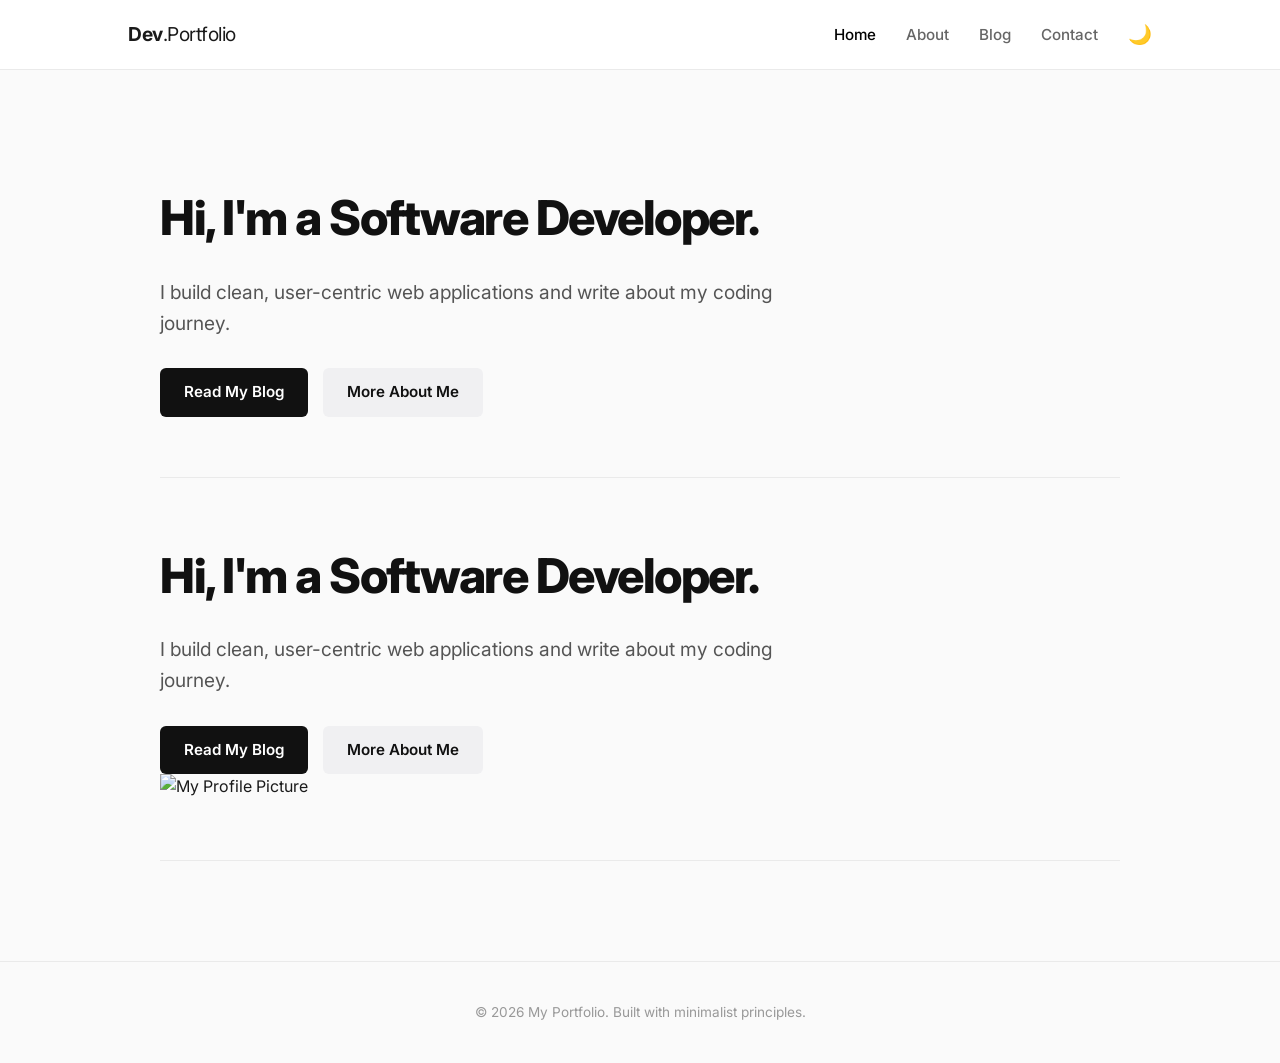
==== index.html @ 9338cfbf "Update index.html" ====
<!DOCTYPE html>
<html lang="en">
<head>
    <meta charset="UTF-8">
    <meta name="viewport" content="width=device-width, initial-scale=1.0">
    <title>My Portfolio | Minimalist Blog</title>
    
    <link rel="preconnect" href="https://fonts.googleapis.com">
    <link rel="preconnect" href="https://fonts.gstatic.com" crossorigin>
    <link href="https://fonts.googleapis.com/css2?family=Inter:wght@300;400;600;800&display=swap" rel="stylesheet">
    
    <link rel="stylesheet" href="css/styles.css">
</head>
<body>

    <header class="top-header">
        <div class="logo">
            <a href="index.html"><strong>Dev</strong>.Portfolio</a>
        </div>
        <nav class="top-navbar">
            <ul class="nav-links">
                <li><a href="index.html" class="active">Home</a></li>
                <li><a href="about.html">About</a></li>
                <li><a href="blog.html">Blog</a></li>
                <li><a href="contact.html">Contact</a></li>
            </ul>
        </nav>
    </header>

    <main>
        
        <section class="hero-section">
            <div class="hero-content">
                <h1>Hi, I'm a Software Developer.</h1>
                <p>I build clean, user-centric web applications and write about my coding journey.</p>
                <div class="hero-buttons">
                    <a href="blog.html" class="btn btn-primary">Read My Blog</a>
                    <a href="about.html" class="btn btn-secondary">More About Me</a>
                </div>
            </div>
        </section>

        <section class="hero-section">
            <div class="hero-container">
                
                <div class="hero-content">
                    <h1>Hi, I'm a Software Developer.</h1>
                    <p>I build clean, user-centric web applications and write about my coding journey.</p>
                    <div class="hero-buttons">
                        <a href="blog.html" class="btn btn-primary">Read My Blog</a>
                        <a href="about.html" class="btn btn-secondary">More About Me</a>
                    </div>
                </div>

                <div class="hero-image">
                    <img src="images/profile.jpg" alt="My Profile Picture">
                </div>
                
            </div>
        </section>
    </main>

    <footer class="site-footer">
        <p>&copy; 2026 My Portfolio. Built with minimalist principles.</p>
    </footer>

    <script src="js/script.js"></script>
</body>
</html>
---- css/styles.css ----
/* ==========================================
   1. RESET & BASE STYLES
   ========================================== */
* {
    margin: 0;
    padding: 0;
    box-sizing: border-box;
}

body {
    font-family: 'Inter', sans-serif;
    background-color: #fafafa; /* Latar belakang kelabu sangat lembut supaya kad putih lebih menonjol */
    color: #1a1a1a;
    line-height: 1.6;
    padding-top: 80px;
    transition: background-color 0.3s ease, color 0.3s ease;
}

a {
    color: inherit;
    text-decoration: none;
    transition: color 0.2s ease;
}

/* ==========================================
   2. TOP NAVIGATION BAR (Header)
   ========================================== */
.top-header {
    position: fixed;
    top: 0;
    left: 0;
    width: 100%;
    height: 70px;
    background-color: rgba(255, 255, 255, 0.90);
    backdrop-filter: blur(10px);
    border-bottom: 1px solid #eaeaea;
    display: flex;
    justify-content: space-between;
    align-items: center;
    padding: 0 10%;
    z-index: 1000;
    transition: background-color 0.3s ease, border-color 0.3s ease;
}

.logo {
    font-size: 1.2rem;
    letter-spacing: -0.5px;
}

.nav-links {
    display: flex;
    list-style: none;
    gap: 30px;
    align-items: center;
}

.nav-links a {
    font-size: 0.95rem;
    font-weight: 500;
    color: #666666;
}

.nav-links a:hover, .nav-links a.active {
    color: #000000;
}

/* ==========================================
   3. HERO SECTION
   ========================================== */
main {
    max-width: 1000px; /* Lebarkan sedikit untuk sistem grid */
    margin: 0 auto;
    padding: 40px 20px;
}

.hero-section {
    padding: 60px 0;
    border-bottom: 1px solid #eaeaea;
}

.hero-content h1 {
    font-size: 3rem;
    font-weight: 800;
    letter-spacing: -1.5px;
    margin-bottom: 20px;
    color: #111111;
}

.hero-content p {
    font-size: 1.2rem;
    color: #555555;
    margin-bottom: 30px;
    max-width: 650px;
}

.hero-buttons {
    display: flex;
    gap: 15px;
}

.btn {
    display: inline-block;
    padding: 12px 24px;
    font-size: 0.95rem;
    font-weight: 600;
    border-radius: 6px;
    transition: all 0.2s ease;
}

.btn-primary {
    background-color: #111111;
    color: #ffffff;
}

.btn-primary:hover {
    background-color: #333333;
}

.btn-secondary {
    background-color: #f0f0f2;
    color: #111111;
}

.btn-secondary:hover {
    background-color: #e5e5ea;
}

/* ==========================================
   4. NEW PREMIUM CARD & GRID LAYOUT
   ========================================== */
.latest-posts {
    padding: 50px 0;
}

.latest-posts h2 {
    font-size: 1.5rem;
    font-weight: 700;
    margin-bottom: 30px;
    letter-spacing: -0.5px;
}

/* Menukar dari susunan menegak ke susunan grid bersebelahan yang penuh */
.post-grid {
    display: grid;
    grid-template-columns: repeat(auto-fit, minmax(280px, 1fr));
    gap: 25px;
}

/* Rekaan bentuk Kotak / Kad Premium */
.post-card {
    background-color: #ffffff;
    border: 1px solid #eaeaea;
    border-radius: 12px; /* Membuat bucu kotak sedikit bulat yang moden */
    padding: 28px;
    display: flex;
    flex-direction: column;
    gap: 10px;
    box-shadow: 0 4px 12px rgba(0, 0, 0, 0.03); /* Bayang halus supaya tidak nampak kosong */
    transition: transform 0.3s ease, box-shadow 0.3s ease, background-color 0.3s ease, border-color 0.3s ease;
}

/* Efek apabila kotak disentuh (Hover effect) */
.post-card:hover {
    transform: translateY(-5px); /* Kotak akan ternaik sedikit ke atas */
    box-shadow: 0 12px 24px rgba(0, 0, 0, 0.08); /* Bayang menjadi lebih tebal */
    border-color: #b5b5b5;
}

.card-icon {
    font-size: 1.8rem;
    margin-bottom: 5px;
}

.card-subtitle {
    font-size: 0.9rem;
    font-weight: 600;
    color: #333333;
}

.post-date {
    font-size: 0.8rem;
    color: #999999;
    text-transform: uppercase;
    letter-spacing: 0.5px;
}

.post-card h3 a:hover {
    color: #666666;
}

.post-card p {
    color: #555555;
    font-size: 0.95rem;
}

/* ==========================================
   5. FOOTER
   ========================================== */
.site-footer {
    text-align: center;
    padding: 40px 0;
    font-size: 0.85rem;
    color: #999999;
    border-top: 1px solid #eaeaea;
    margin-top: 60px;
}

/* ==========================================
   6. DARK MODE TOGGLE BUTTON STYLES
   ========================================== */
#dark-mode-toggle {
    background: none;
    border: none;
    font-size: 1.2rem;
    cursor: pointer;
    padding: 0;
    margin-left: 0;
    transition: transform 0.2s ease;
    display: flex;
    align-items: center;
}

#dark-mode-toggle:hover {
    transform: scale(1.1);
}

/* ==========================================
   7. DARK MODE STYLES (Mod Gelap Versi Kad)
   ========================================== */
body.dark-theme {
    background-color: #0d0d0d; /* Hitam latar belakang */
    color: #e0e0e0;
}

body.dark-theme .top-header {
    background-color: rgba(13, 13, 13, 0.90);
    border-color: #222222;
}

body.dark-theme .nav-links a {
    color: #aaaaaa;
}

body.dark-theme .nav-links a:hover, 
body.dark-theme .nav-links a.active {
    color: #ffffff;
}

body.dark-theme .hero-content h1 {
    color: #ffffff;
}

body.dark-theme .hero-content p {
    color: #aaaaaa;
}

body.dark-theme .btn-secondary {
    background-color: #222222;
    color: #ffffff;
}

body.dark-theme .btn-secondary:hover {
    background-color: #333333;
}

body.dark-theme .hero-section,
body.dark-theme .site-footer {
    border-color: #222222;
}

/* Rupa bentuk kotak di dalam Mod Gelap */
body.dark-theme .post-card {
    background-color: #16161a; /* Kotak bertukar kelabu gelap */
    border-color: #222222;
    box-shadow: 0 4px 12px rgba(0, 0, 0, 0.3);
}

body.dark-theme .post-card:hover {
    border-color: #444444;
    box-shadow: 0 12px 24px rgba(0, 0, 0, 0.5);
}

body.dark-theme .card-subtitle {
    color: #ffffff;
}

body.dark-theme .post-card p {
    color: #aaaaaa;
}

/* ==========================================
   8. RESPONSIVE DESIGN (Mobile Friendly)
   ========================================== */
@media (max-width: 768px) {
    .top-header {
        padding: 0 5%;
    }
    
    .hero-content h1 {
        font-size: 2.2rem;
    }
    
    .hero-buttons {
        flex-direction: column;
    }
    
    .btn {
        text-align: center;
    }
    
    .post-grid {
        grid-template-columns: 1fr; /* 1 kolum penuh jika skrin telefon */
    }
}
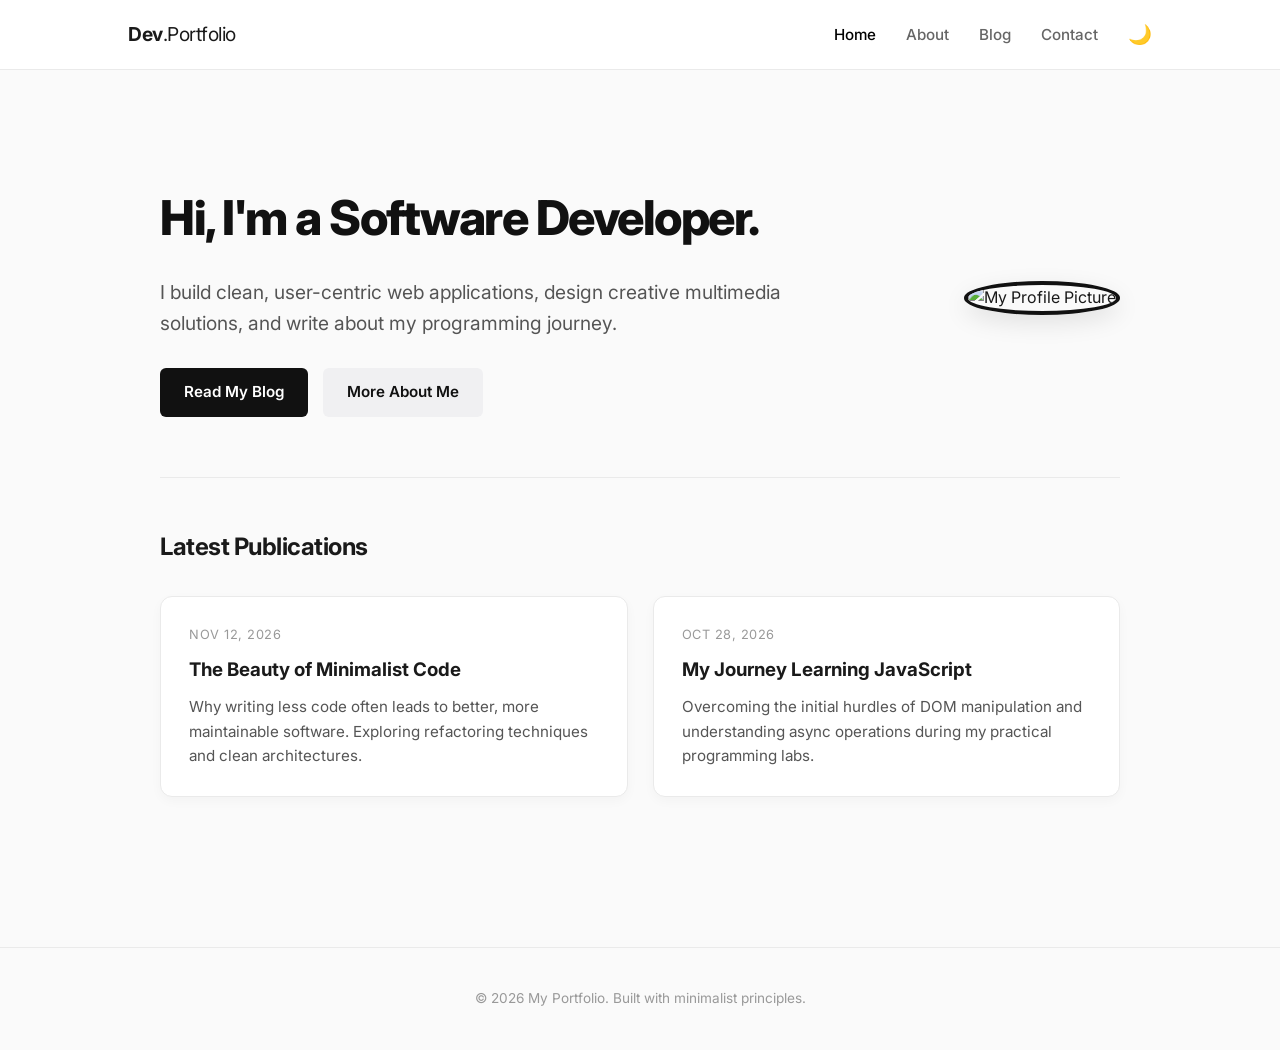
==== commit d548d45a: "Fresh clean rewrite of index and styles with responsive profile image integration" ====
--- a/index.html
+++ b/index.html
@@ -3,7 +3,7 @@
 <head>
     <meta charset="UTF-8">
     <meta name="viewport" content="width=device-width, initial-scale=1.0">
-    <title>My Portfolio | Minimalist Blog</title>
+    <title>Home | My Portfolio</title>
     
     <link rel="preconnect" href="https://fonts.googleapis.com">
     <link rel="preconnect" href="https://fonts.gstatic.com" crossorigin>
@@ -28,24 +28,12 @@
     </header>
 
     <main>
-        
-        <section class="hero-section">
-            <div class="hero-content">
-                <h1>Hi, I'm a Software Developer.</h1>
-                <p>I build clean, user-centric web applications and write about my coding journey.</p>
-                <div class="hero-buttons">
-                    <a href="blog.html" class="btn btn-primary">Read My Blog</a>
-                    <a href="about.html" class="btn btn-secondary">More About Me</a>
-                </div>
-            </div>
-        </section>
-
         <section class="hero-section">
             <div class="hero-container">
                 
                 <div class="hero-content">
                     <h1>Hi, I'm a Software Developer.</h1>
-                    <p>I build clean, user-centric web applications and write about my coding journey.</p>
+                    <p>I build clean, user-centric web applications, design creative multimedia solutions, and write about my programming journey.</p>
                     <div class="hero-buttons">
                         <a href="blog.html" class="btn btn-primary">Read My Blog</a>
                         <a href="about.html" class="btn btn-secondary">More About Me</a>
@@ -58,6 +46,25 @@
                 
             </div>
         </section>
+
+        <section class="latest-posts">
+            <h2>Latest Publications</h2>
+            <div class="post-grid">
+                
+                <article class="post-card">
+                    <span class="post-date">Nov 12, 2026</span>
+                    <h3><a href="blog.html">The Beauty of Minimalist Code</a></h3>
+                    <p>Why writing less code often leads to better, more maintainable software. Exploring refactoring techniques and clean architectures.</p>
+                </article>
+
+                <article class="post-card">
+                    <span class="post-date">Oct 28, 2026</span>
+                    <h3><a href="blog.html">My Journey Learning JavaScript</a></h3>
+                    <p>Overcoming the initial hurdles of DOM manipulation and understanding async operations during my practical programming labs.</p>
+                </article>
+
+            </div>
+        </section>
     </main>
 
     <footer class="site-footer">
--- a/css/styles.css
+++ b/css/styles.css
@@ -9,7 +9,7 @@
 
 body {
     font-family: 'Inter', sans-serif;
-    background-color: #fafafa; /* Latar belakang kelabu sangat lembut supaya kad putih lebih menonjol */
+    background-color: #fafafa;
     color: #1a1a1a;
     line-height: 1.6;
     padding-top: 80px;
@@ -65,10 +65,10 @@
 }
 
 /* ==========================================
-   3. HERO SECTION
+   3. HERO SECTION (Layout Balance Setup)
    ========================================== */
 main {
-    max-width: 1000px; /* Lebarkan sedikit untuk sistem grid */
+    max-width: 1000px;
     margin: 0 auto;
     padding: 40px 20px;
 }
@@ -76,6 +76,17 @@
 .hero-section {
     padding: 60px 0;
     border-bottom: 1px solid #eaeaea;
+}
+
+.hero-container {
+    display: flex;
+    align-items: center;
+    justify-content: space-between;
+    gap: 50px;
+}
+
+.hero-content {
+    flex: 1;
 }
 
 .hero-content h1 {
@@ -125,8 +136,19 @@
     background-color: #e5e5ea;
 }
 
-/* ==========================================
-   4. NEW PREMIUM CARD & GRID LAYOUT
+/* Modern Profile Image Styling */
+.hero-image img {
+    width: 220px;
+    height: 220px;
+    border-radius: 50%;
+    object-fit: cover;
+    border: 4px solid #111111;
+    box-shadow: 0 8px 24px rgba(0, 0, 0, 0.1);
+    transition: border-color 0.3s ease;
+}
+
+/* ==========================================
+   4. PREMIUM CARD & GRID LAYOUT
    ========================================== */
 .latest-posts {
     padding: 50px 0;
@@ -139,30 +161,27 @@
     letter-spacing: -0.5px;
 }
 
-/* Menukar dari susunan menegak ke susunan grid bersebelahan yang penuh */
 .post-grid {
     display: grid;
     grid-template-columns: repeat(auto-fit, minmax(280px, 1fr));
     gap: 25px;
 }
 
-/* Rekaan bentuk Kotak / Kad Premium */
 .post-card {
     background-color: #ffffff;
     border: 1px solid #eaeaea;
-    border-radius: 12px; /* Membuat bucu kotak sedikit bulat yang moden */
+    border-radius: 12px;
     padding: 28px;
     display: flex;
     flex-direction: column;
     gap: 10px;
-    box-shadow: 0 4px 12px rgba(0, 0, 0, 0.03); /* Bayang halus supaya tidak nampak kosong */
+    box-shadow: 0 4px 12px rgba(0, 0, 0, 0.03);
     transition: transform 0.3s ease, box-shadow 0.3s ease, background-color 0.3s ease, border-color 0.3s ease;
 }
 
-/* Efek apabila kotak disentuh (Hover effect) */
 .post-card:hover {
-    transform: translateY(-5px); /* Kotak akan ternaik sedikit ke atas */
-    box-shadow: 0 12px 24px rgba(0, 0, 0, 0.08); /* Bayang menjadi lebih tebal */
+    transform: translateY(-5px);
+    box-shadow: 0 12px 24px rgba(0, 0, 0, 0.08);
     border-color: #b5b5b5;
 }
 
@@ -225,10 +244,10 @@
 }
 
 /* ==========================================
-   7. DARK MODE STYLES (Mod Gelap Versi Kad)
+   7. DARK MODE THEME STYLES
    ========================================== */
 body.dark-theme {
-    background-color: #0d0d0d; /* Hitam latar belakang */
+    background-color: #0d0d0d;
     color: #e0e0e0;
 }
 
@@ -268,9 +287,12 @@
     border-color: #222222;
 }
 
-/* Rupa bentuk kotak di dalam Mod Gelap */
+body.dark-theme .hero-image img {
+    border-color: #ffffff;
+}
+
 body.dark-theme .post-card {
-    background-color: #16161a; /* Kotak bertukar kelabu gelap */
+    background-color: #16161a;
     border-color: #222222;
     box-shadow: 0 4px 12px rgba(0, 0, 0, 0.3);
 }
@@ -296,10 +318,20 @@
         padding: 0 5%;
     }
     
+    .hero-container {
+        flex-direction: column;
+        text-align: center;
+        gap: 30px;
+    }
+    
     .hero-content h1 {
         font-size: 2.2rem;
     }
     
+    .hero-content p {
+        margin: 0 auto 15px auto;
+    }
+    
     .hero-buttons {
         flex-direction: column;
     }
@@ -309,6 +341,6 @@
     }
     
     .post-grid {
-        grid-template-columns: 1fr; /* 1 kolum penuh jika skrin telefon */
+        grid-template-columns: 1fr;
     }
 }
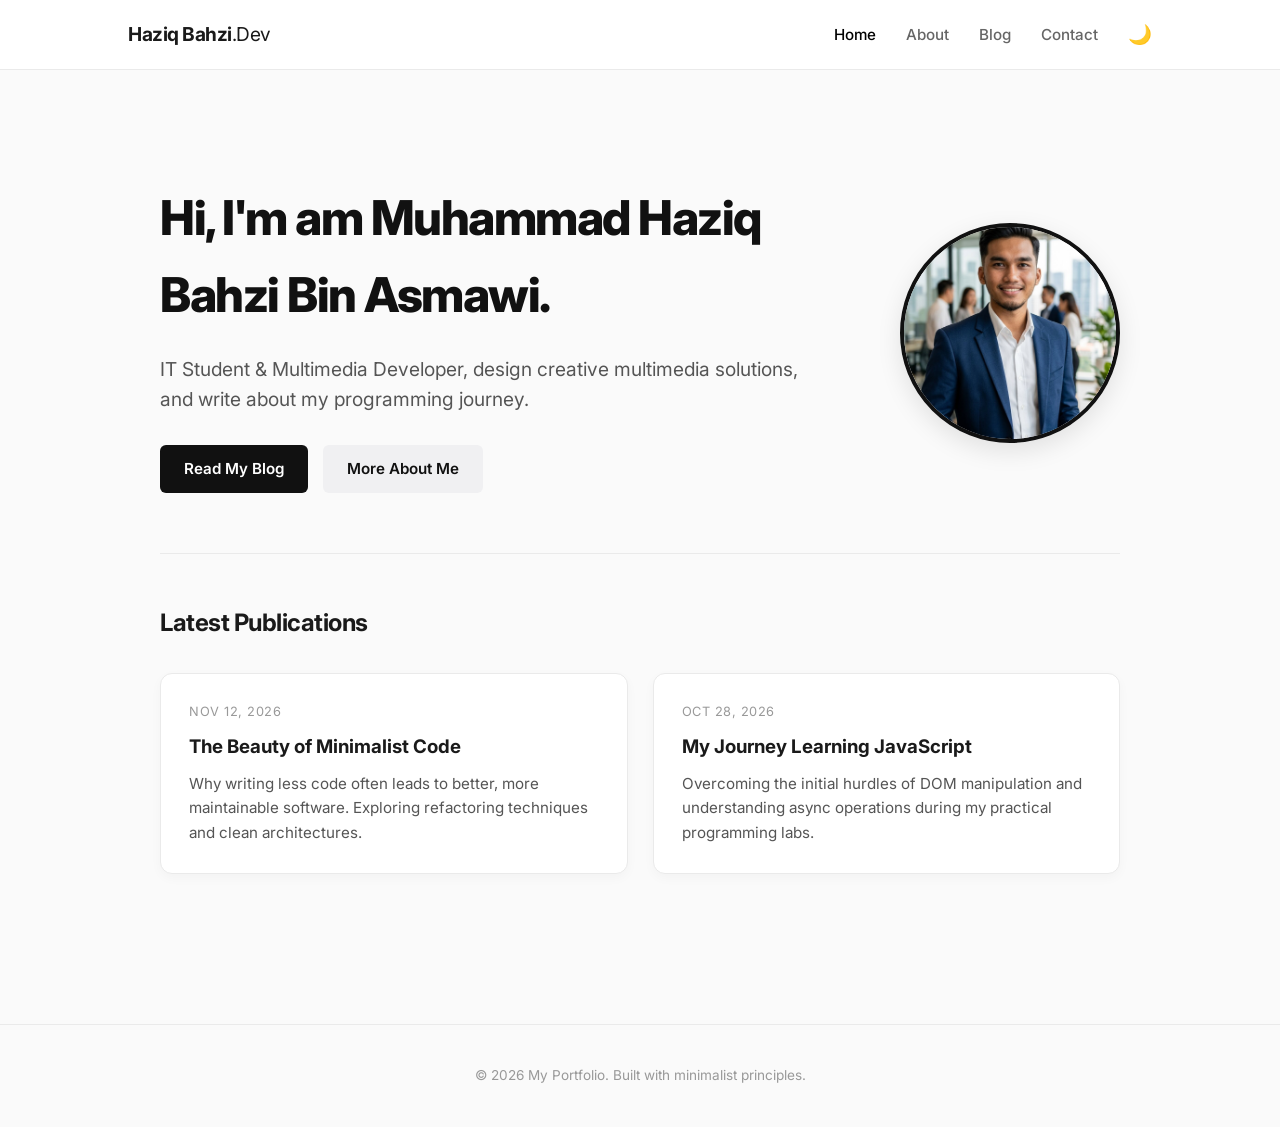
==== commit 96dc41f8: "Update index.html" ====
--- a/index.html
+++ b/index.html
@@ -15,7 +15,7 @@
 
     <header class="top-header">
         <div class="logo">
-            <a href="index.html"><strong>Dev</strong>.Portfolio</a>
+            <a href="index.html"><strong>Haziq Bahzi</strong>.Dev</a>
         </div>
         <nav class="top-navbar">
             <ul class="nav-links">
@@ -32,8 +32,8 @@
             <div class="hero-container">
                 
                 <div class="hero-content">
-                    <h1>Hi, I'm a Software Developer.</h1>
-                    <p>I build clean, user-centric web applications, design creative multimedia solutions, and write about my programming journey.</p>
+                    <h1>Hi, I'm am Muhammad Haziq Bahzi Bin Asmawi.</h1>
+                    <p>IT Student & Multimedia Developer, design creative multimedia solutions, and write about my programming journey.</p>
                     <div class="hero-buttons">
                         <a href="blog.html" class="btn btn-primary">Read My Blog</a>
                         <a href="about.html" class="btn btn-secondary">More About Me</a>
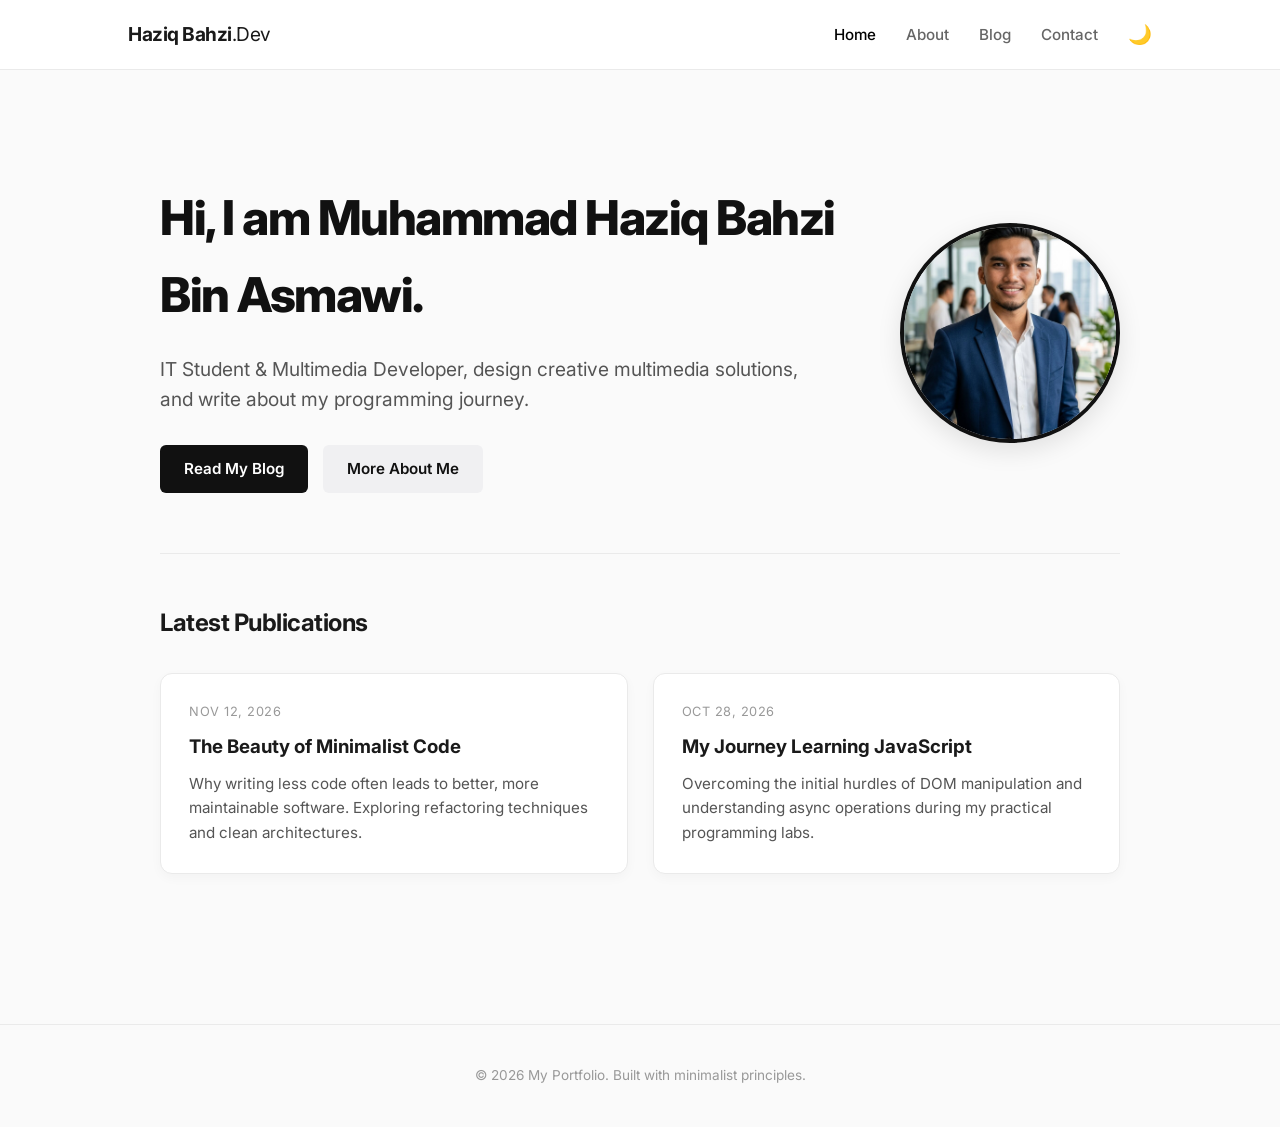
==== commit 5bd2c5fa: "Update index.html" ====
--- a/index.html
+++ b/index.html
@@ -32,7 +32,7 @@
             <div class="hero-container">
                 
                 <div class="hero-content">
-                    <h1>Hi, I'm am Muhammad Haziq Bahzi Bin Asmawi.</h1>
+                    <h1>Hi, I am Muhammad Haziq Bahzi Bin Asmawi.</h1>
                     <p>IT Student & Multimedia Developer, design creative multimedia solutions, and write about my programming journey.</p>
                     <div class="hero-buttons">
                         <a href="blog.html" class="btn btn-primary">Read My Blog</a>
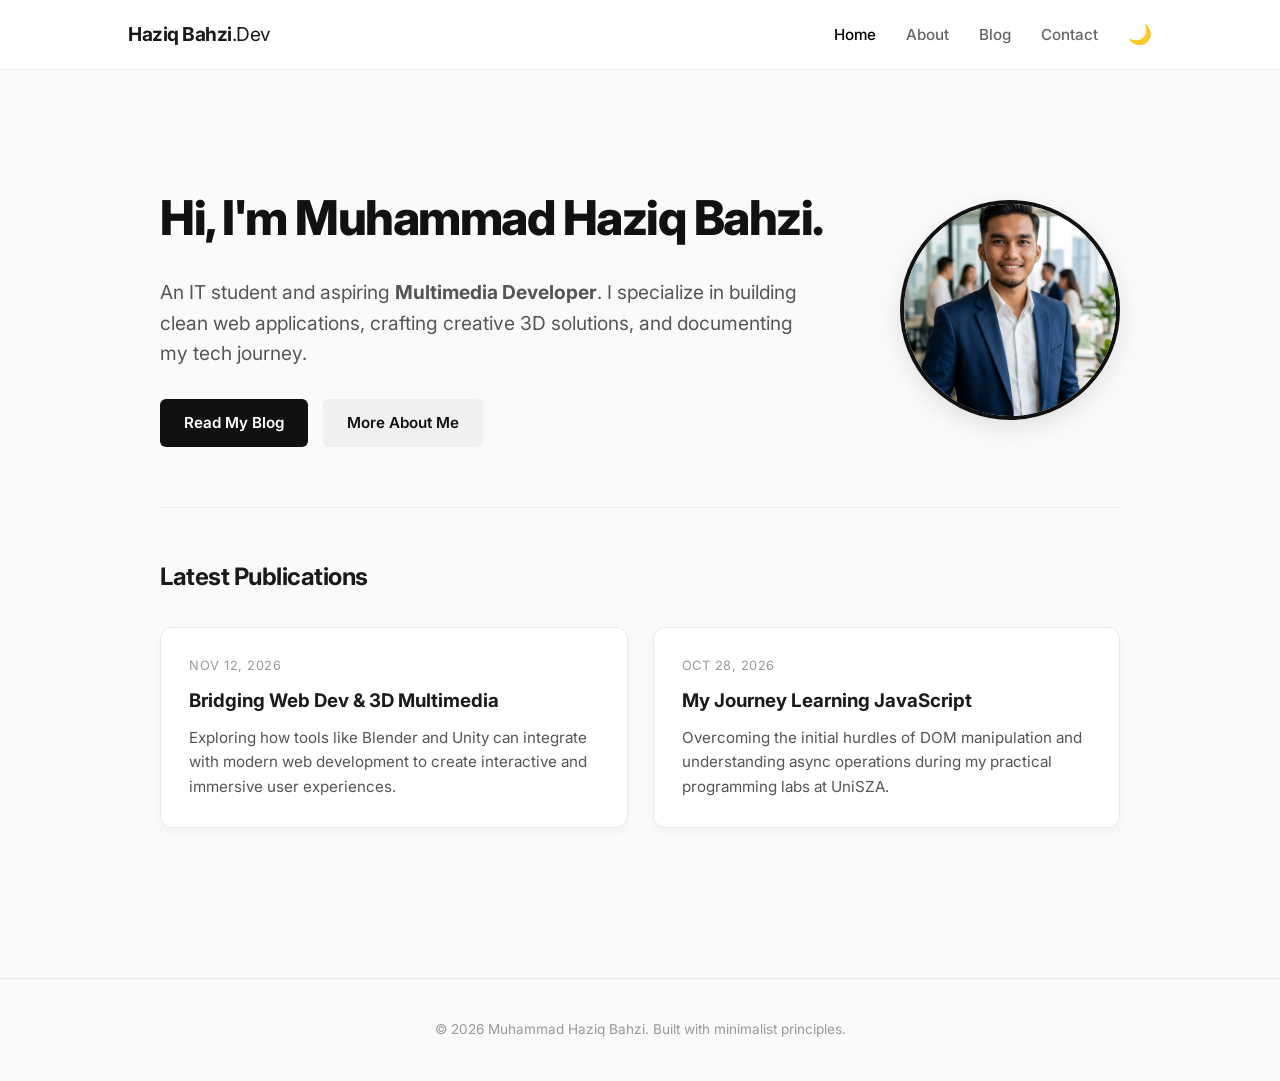
==== commit 1e4fe74a: "Update index.html" ====
--- a/index.html
+++ b/index.html
@@ -3,7 +3,7 @@
 <head>
     <meta charset="UTF-8">
     <meta name="viewport" content="width=device-width, initial-scale=1.0">
-    <title>Home | My Portfolio</title>
+    <title>Home | Haziq Bahzi Portfolio</title>
     
     <link rel="preconnect" href="https://fonts.googleapis.com">
     <link rel="preconnect" href="https://fonts.gstatic.com" crossorigin>
@@ -32,8 +32,8 @@
             <div class="hero-container">
                 
                 <div class="hero-content">
-                    <h1>Hi, I am Muhammad Haziq Bahzi Bin Asmawi.</h1>
-                    <p>IT Student & Multimedia Developer, design creative multimedia solutions, and write about my programming journey.</p>
+                    <h1>Hi, I'm Muhammad Haziq Bahzi.</h1>
+                    <p>An IT student and aspiring <strong>Multimedia Developer</strong>. I specialize in building clean web applications, crafting creative 3D solutions, and documenting my tech journey.</p>
                     <div class="hero-buttons">
                         <a href="blog.html" class="btn btn-primary">Read My Blog</a>
                         <a href="about.html" class="btn btn-secondary">More About Me</a>
@@ -41,7 +41,7 @@
                 </div>
 
                 <div class="hero-image">
-                    <img src="images/profile.jpg" alt="My Profile Picture">
+                    <img src="images/profile.jpg" alt="Muhammad Haziq Bahzi Profile Picture">
                 </div>
                 
             </div>
@@ -53,14 +53,14 @@
                 
                 <article class="post-card">
                     <span class="post-date">Nov 12, 2026</span>
-                    <h3><a href="blog.html">The Beauty of Minimalist Code</a></h3>
-                    <p>Why writing less code often leads to better, more maintainable software. Exploring refactoring techniques and clean architectures.</p>
+                    <h3><a href="blog.html">Bridging Web Dev & 3D Multimedia</a></h3>
+                    <p>Exploring how tools like Blender and Unity can integrate with modern web development to create interactive and immersive user experiences.</p>
                 </article>
 
                 <article class="post-card">
                     <span class="post-date">Oct 28, 2026</span>
                     <h3><a href="blog.html">My Journey Learning JavaScript</a></h3>
-                    <p>Overcoming the initial hurdles of DOM manipulation and understanding async operations during my practical programming labs.</p>
+                    <p>Overcoming the initial hurdles of DOM manipulation and understanding async operations during my practical programming labs at UniSZA.</p>
                 </article>
 
             </div>
@@ -68,7 +68,7 @@
     </main>
 
     <footer class="site-footer">
-        <p>&copy; 2026 My Portfolio. Built with minimalist principles.</p>
+        <p>&copy; 2026 Muhammad Haziq Bahzi. Built with minimalist principles.</p>
     </footer>
 
     <script src="js/script.js"></script>
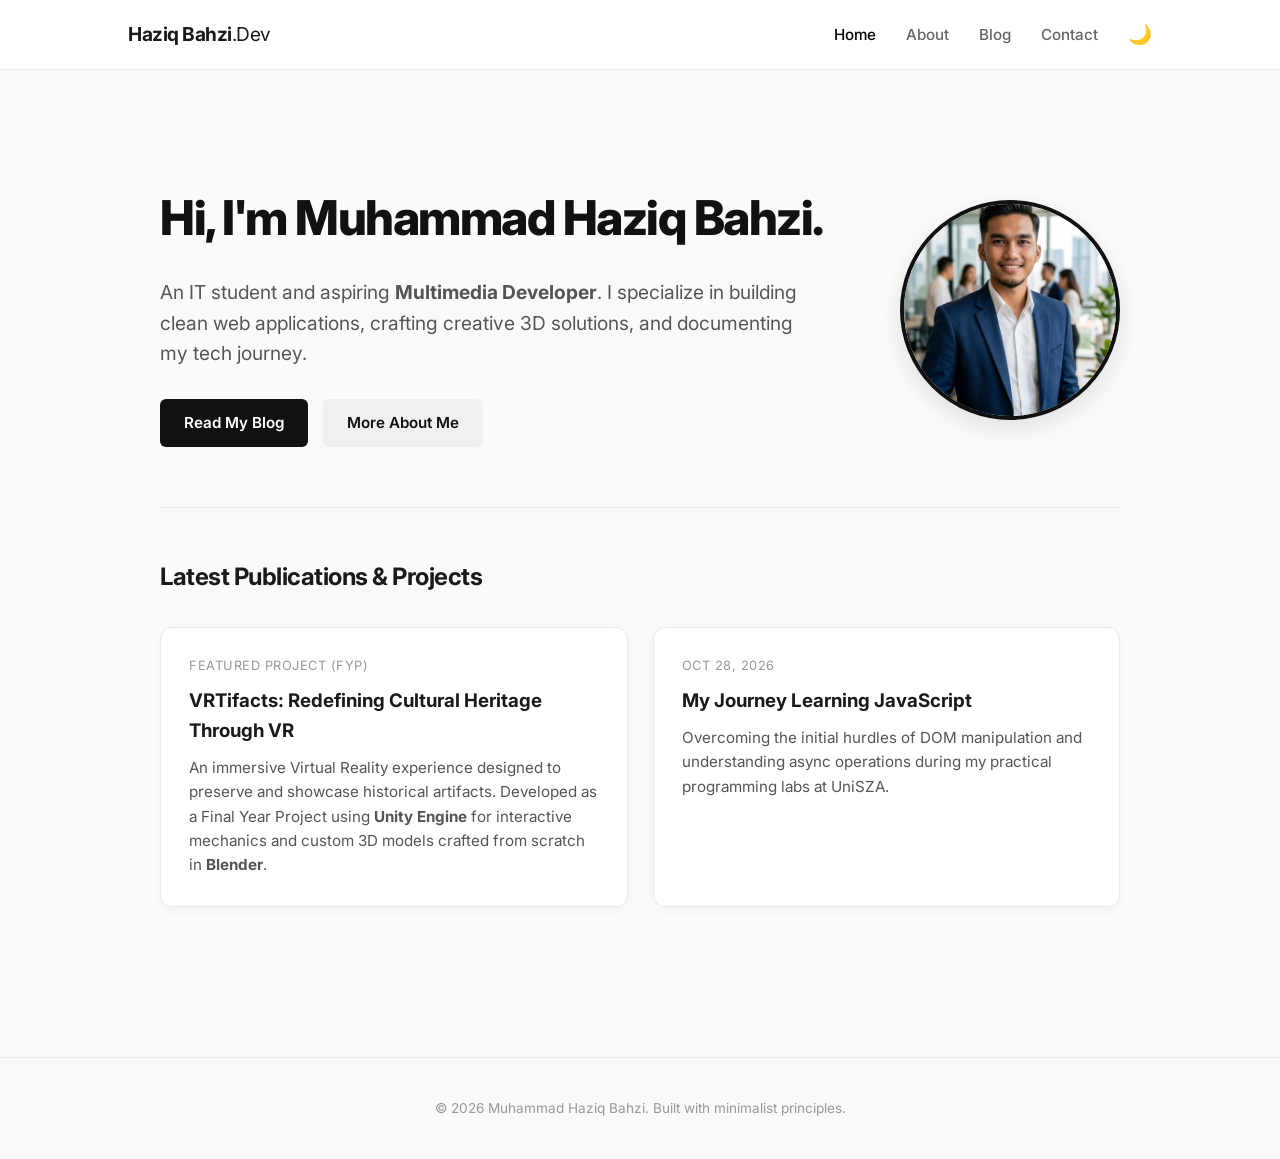
==== commit 8f81ee28: "Update index.html" ====
--- a/index.html
+++ b/index.html
@@ -48,13 +48,13 @@
         </section>
 
         <section class="latest-posts">
-            <h2>Latest Publications</h2>
+            <h2>Latest Publications & Projects</h2>
             <div class="post-grid">
                 
                 <article class="post-card">
-                    <span class="post-date">Nov 12, 2026</span>
-                    <h3><a href="blog.html">Bridging Web Dev & 3D Multimedia</a></h3>
-                    <p>Exploring how tools like Blender and Unity can integrate with modern web development to create interactive and immersive user experiences.</p>
+                    <span class="post-date">Featured Project (FYP)</span>
+                    <h3><a href="blog.html">VRTifacts: Redefining Cultural Heritage Through VR</a></h3>
+                    <p>An immersive Virtual Reality experience designed to preserve and showcase historical artifacts. Developed as a Final Year Project using <strong>Unity Engine</strong> for interactive mechanics and custom 3D models crafted from scratch in <strong>Blender</strong>.</p>
                 </article>
 
                 <article class="post-card">
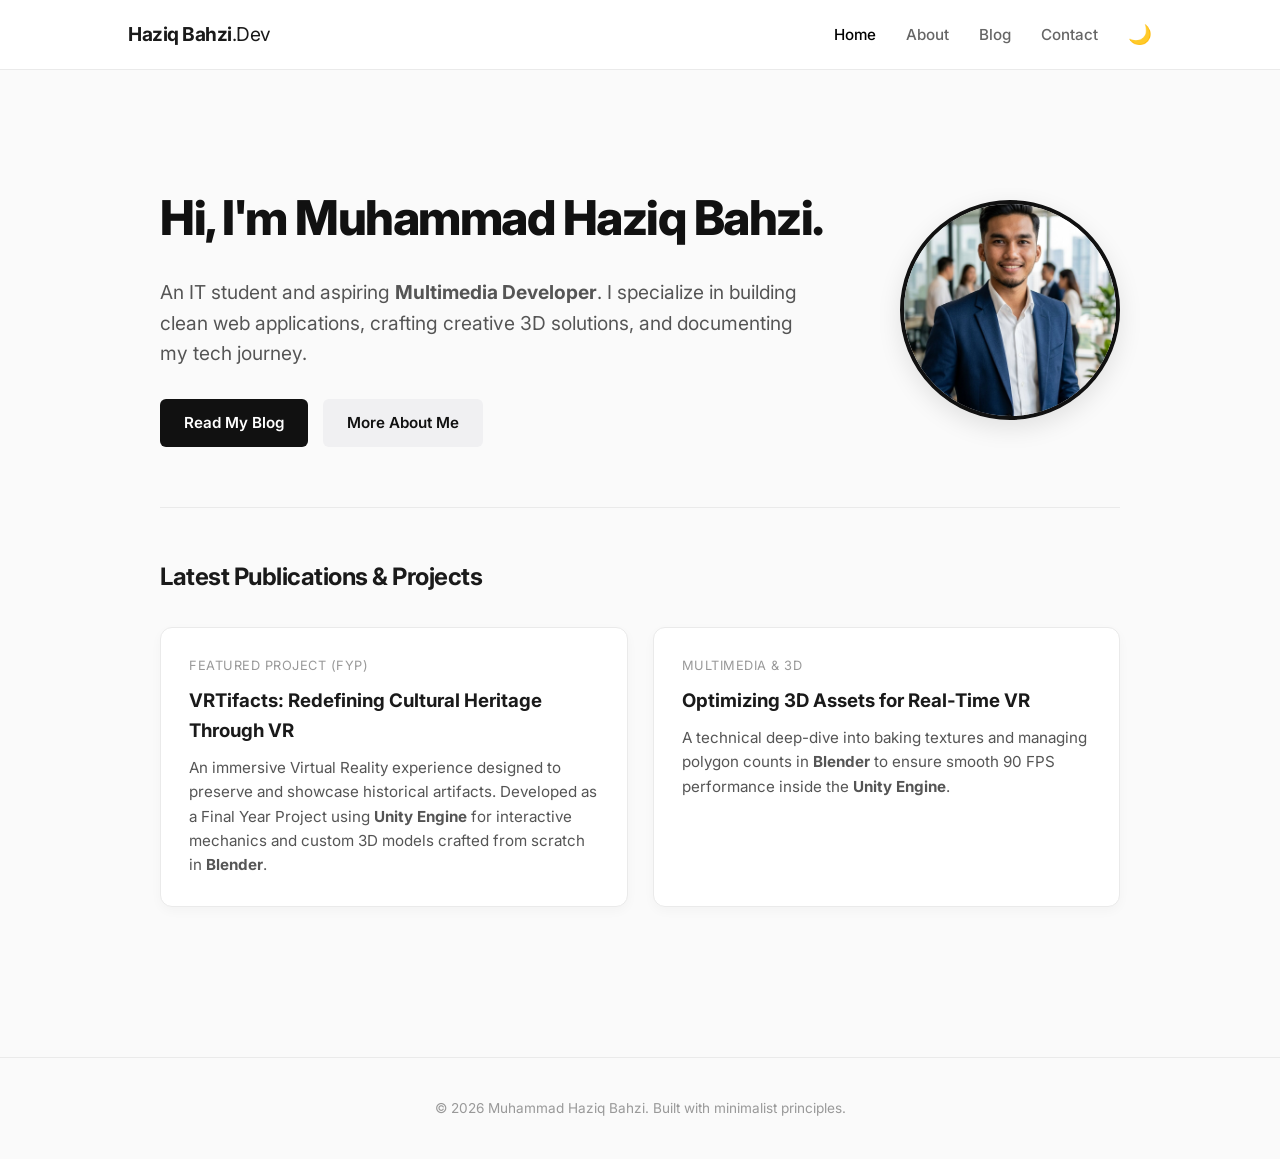
==== commit 2bcb5802: "Update index.html" ====
--- a/index.html
+++ b/index.html
@@ -58,9 +58,9 @@
                 </article>
 
                 <article class="post-card">
-                    <span class="post-date">Oct 28, 2026</span>
-                    <h3><a href="blog.html">My Journey Learning JavaScript</a></h3>
-                    <p>Overcoming the initial hurdles of DOM manipulation and understanding async operations during my practical programming labs at UniSZA.</p>
+                    <span class="post-date">Multimedia & 3D</span>
+                    <h3><a href="blog.html">Optimizing 3D Assets for Real-Time VR</a></h3>
+                    <p>A technical deep-dive into baking textures and managing polygon counts in <strong>Blender</strong> to ensure smooth 90 FPS performance inside the <strong>Unity Engine</strong>.</p>
                 </article>
 
             </div>
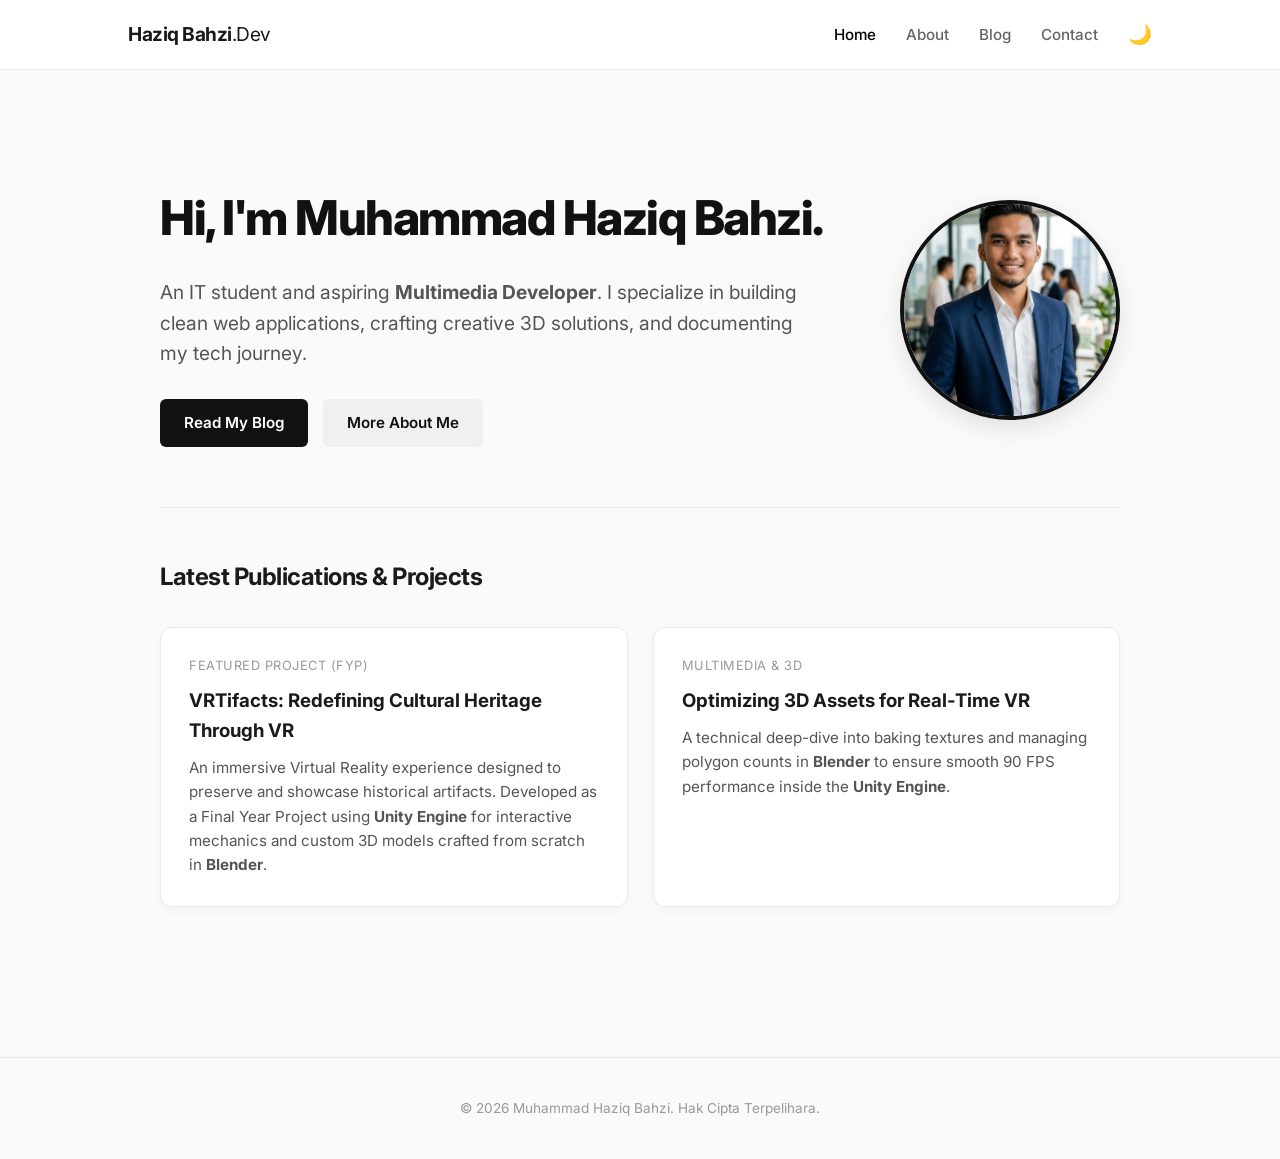
==== commit 549ca895: "Update index.html" ====
--- a/index.html
+++ b/index.html
@@ -68,7 +68,7 @@
     </main>
 
     <footer class="site-footer">
-        <p>&copy; 2026 Muhammad Haziq Bahzi. Built with minimalist principles.</p>
+        <p>&copy; 2026 Muhammad Haziq Bahzi. Hak Cipta Terpelihara.</p>
     </footer>
 
     <script src="js/script.js"></script>
